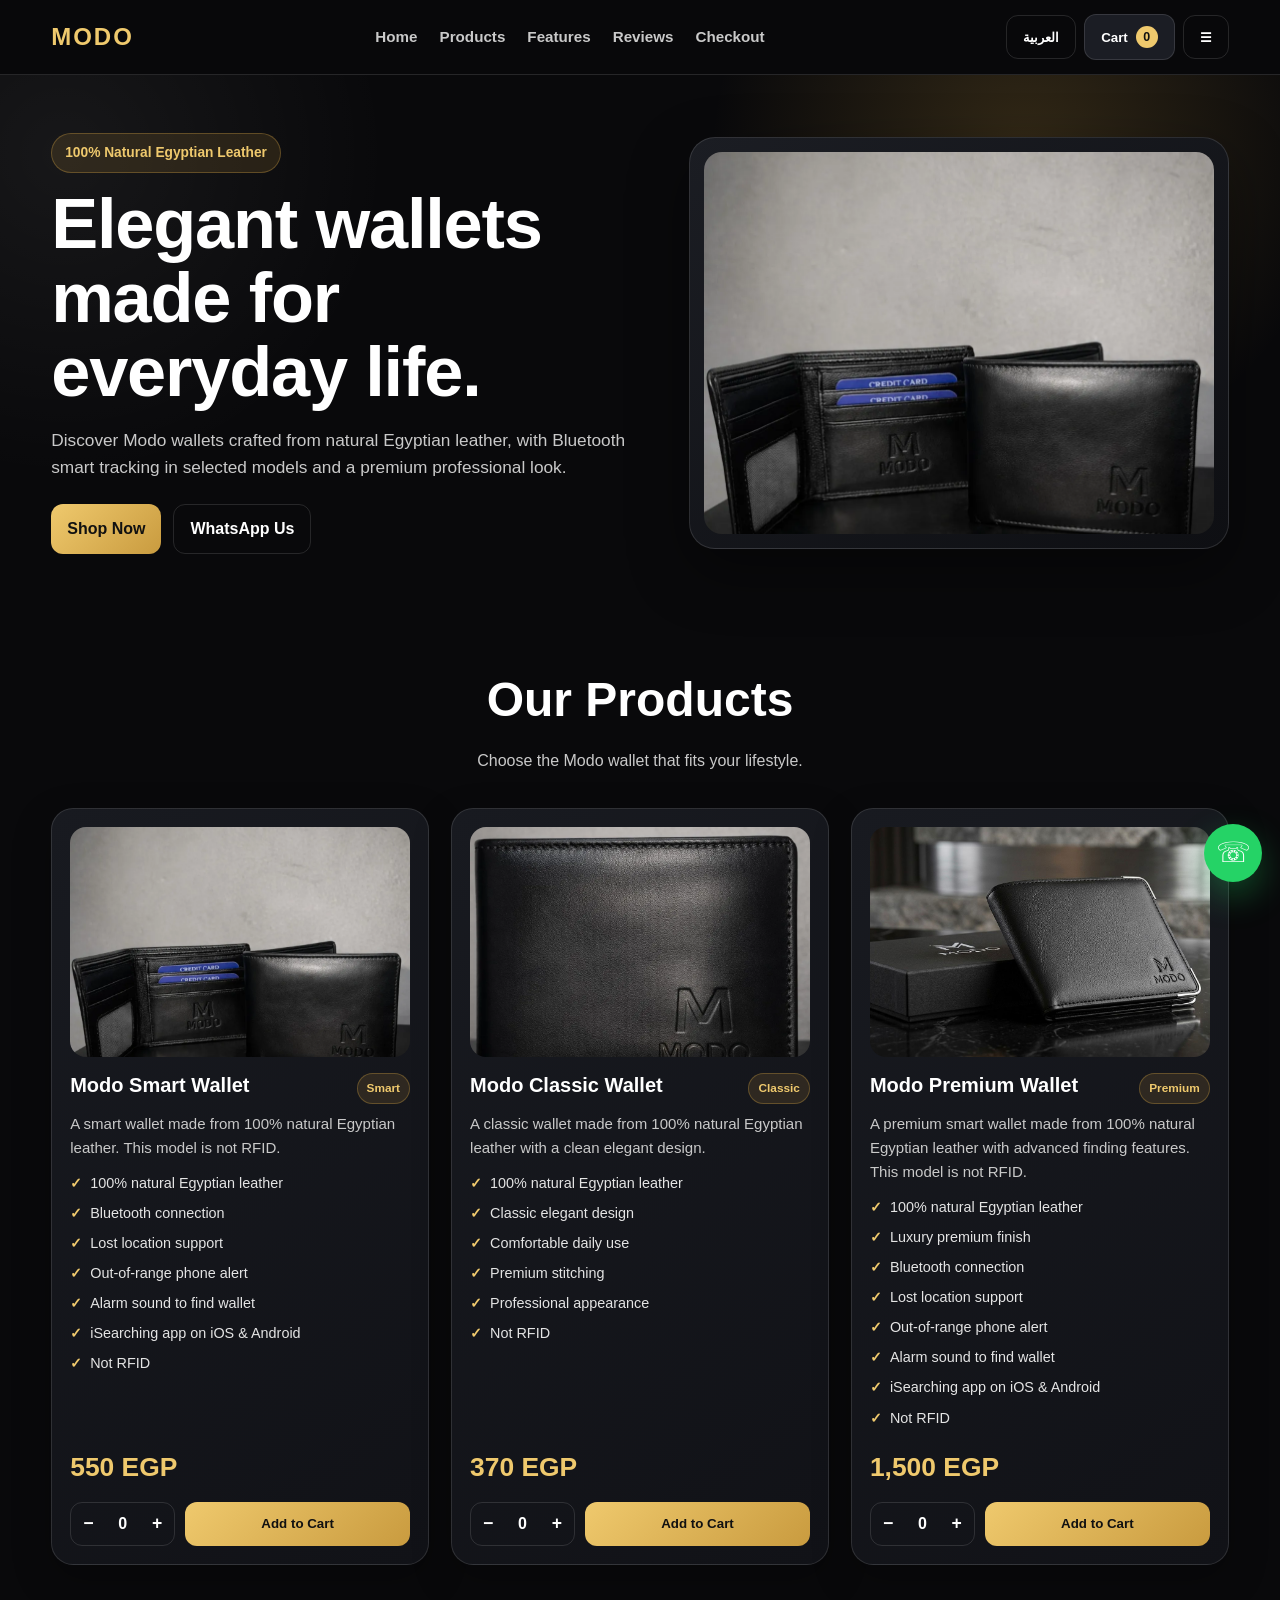
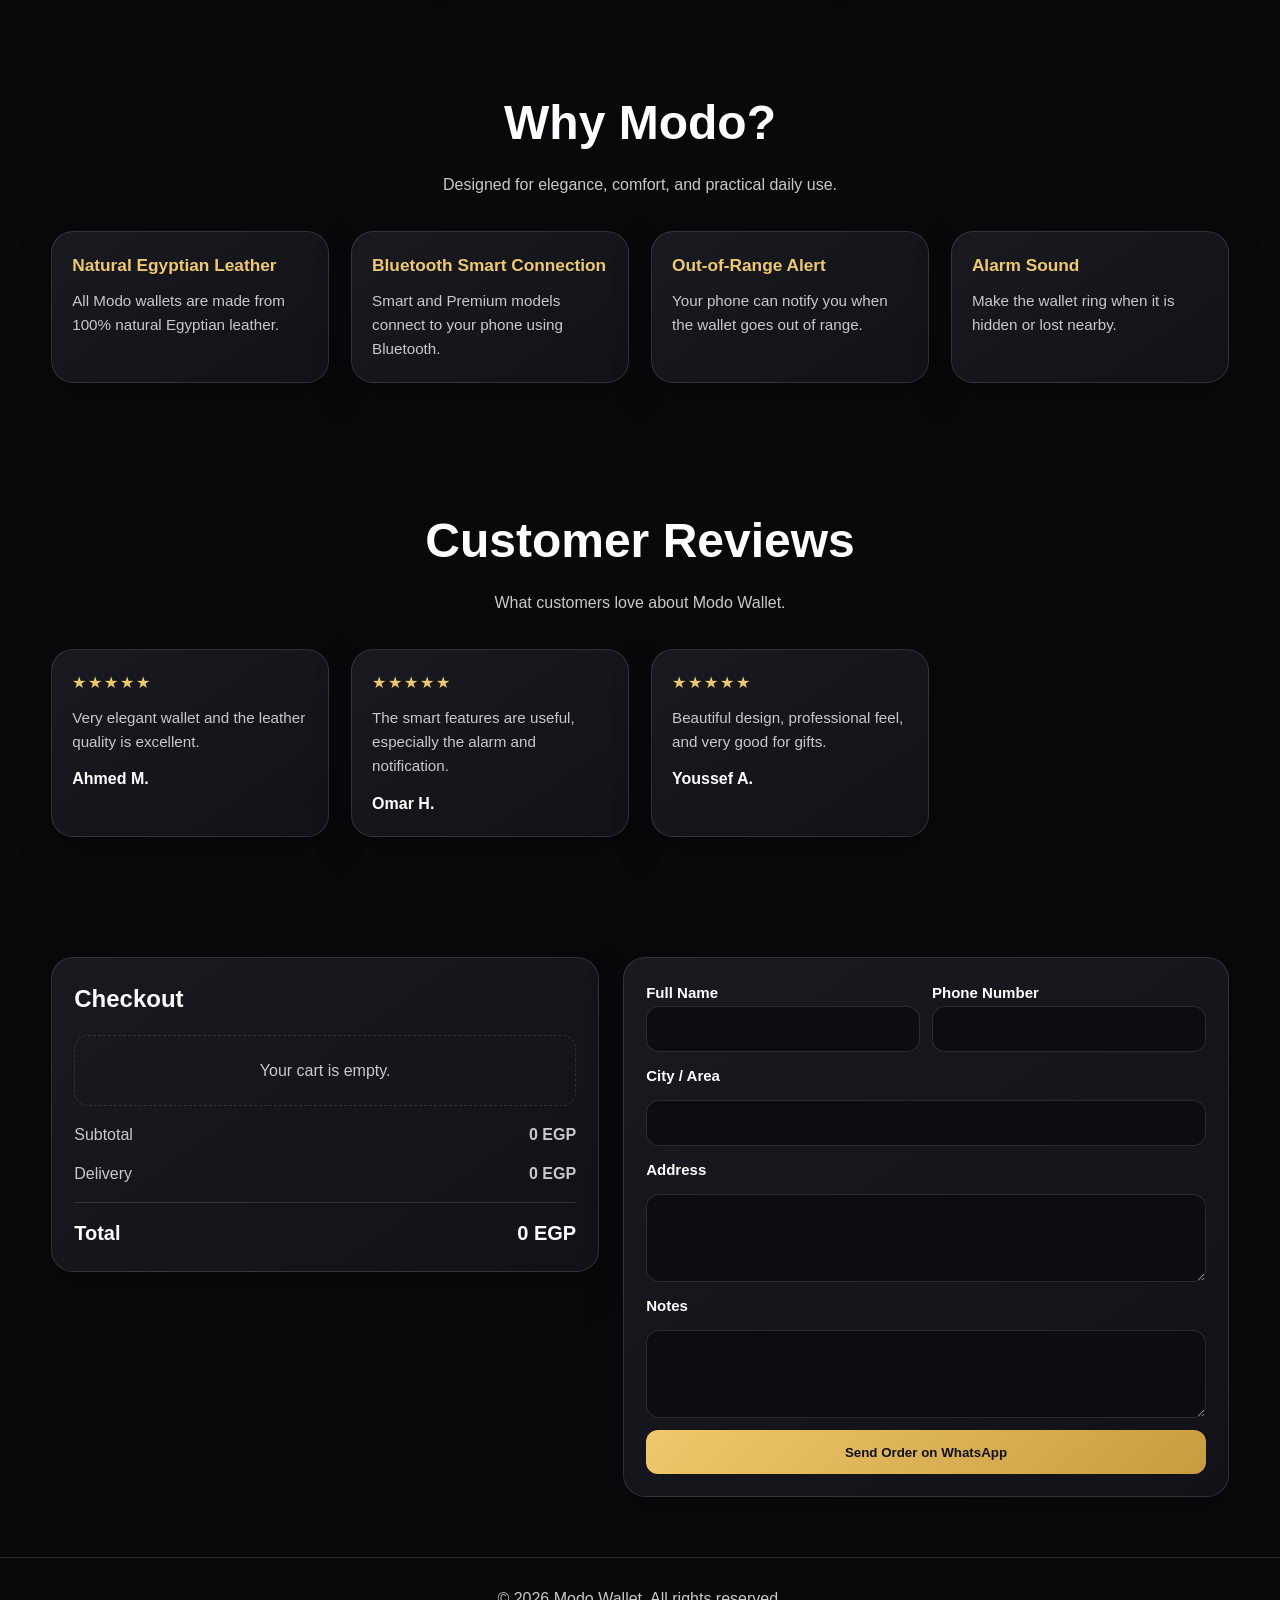
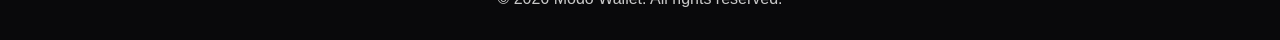
==== index.html @ 9392728a "Add files via upload" ====
﻿<!DOCTYPE html>
<html lang="en" dir="ltr">
<head>
  <meta charset="UTF-8" />
  <meta name="viewport" content="width=device-width, initial-scale=1.0" />
  <title>Modo Wallet | Smart, Classic & Premium</title>

  <style>
    * {
      margin: 0;
      padding: 0;
      box-sizing: border-box;
    }

    :root {
      --black: #09090b;
      --dark: #121317;
      --card: #181a20;
      --gold: #c99b3f;
      --gold-light: #efc96d;
      --white: #ffffff;
      --muted: #c9c9c9;
      --border: rgba(255, 255, 255, 0.12);
      --green: #25d366;
    }

    html {
      scroll-behavior: smooth;
    }

    body {
      font-family: Arial, Helvetica, sans-serif;
      background: var(--black);
      color: var(--white);
      line-height: 1.6;
      overflow-x: hidden;
    }

    html[dir="rtl"] body {
      font-family: Tahoma, Arial, sans-serif;
    }

    img {
      max-width: 100%;
      display: block;
    }

    a {
      color: inherit;
      text-decoration: none;
    }

    .container {
      width: min(1180px, 92%);
      margin: auto;
    }

    .header {
      position: sticky;
      top: 0;
      z-index: 1000;
      background: rgba(9, 9, 11, 0.92);
      backdrop-filter: blur(14px);
      border-bottom: 1px solid var(--border);
    }

    .nav {
      display: flex;
      align-items: center;
      justify-content: space-between;
      gap: 14px;
      padding: 14px 0;
    }

    .logo {
      font-size: 1.5rem;
      font-weight: 900;
      letter-spacing: 2px;
      color: var(--gold-light);
      white-space: nowrap;
    }

    .menu {
      display: flex;
      align-items: center;
      gap: 22px;
      color: var(--muted);
      font-weight: 700;
      font-size: 0.95rem;
    }

    .menu a:hover {
      color: var(--gold-light);
    }

    .nav-actions {
      display: flex;
      align-items: center;
      gap: 8px;
    }

    .mobile-menu-btn {
      display: none;
    }

    .btn {
      border: 0;
      outline: 0;
      cursor: pointer;
      min-height: 44px;
      padding: 11px 16px;
      border-radius: 12px;
      font-weight: 800;
      transition: 0.25s ease;
      display: inline-flex;
      justify-content: center;
      align-items: center;
      gap: 8px;
    }

    .btn:active {
      transform: scale(0.98);
    }

    .btn-gold {
      background: linear-gradient(135deg, var(--gold-light), var(--gold));
      color: #111;
    }

    .btn-outline {
      background: transparent;
      border: 1px solid var(--border);
      color: var(--white);
    }

    .cart-btn {
      background: #1b1d24;
      color: white;
      border: 1px solid var(--border);
    }

    .cart-count {
      background: var(--gold-light);
      color: #111;
      min-width: 22px;
      height: 22px;
      border-radius: 50px;
      display: inline-flex;
      align-items: center;
      justify-content: center;
      font-size: 0.78rem;
      font-weight: 900;
    }

    .hero {
      padding: 58px 0 48px;
      background:
        radial-gradient(circle at 80% 15%, rgba(201, 155, 63, 0.22), transparent 28%),
        radial-gradient(circle at 5% 15%, rgba(255,255,255,0.06), transparent 25%);
    }

    .hero-grid {
      display: grid;
      grid-template-columns: 1.05fr 0.95fr;
      align-items: center;
      gap: 42px;
    }

    .badge {
      display: inline-flex;
      background: rgba(201,155,63,0.14);
      color: var(--gold-light);
      border: 1px solid rgba(201,155,63,0.35);
      border-radius: 50px;
      padding: 8px 13px;
      font-size: 0.86rem;
      font-weight: 900;
      margin-bottom: 14px;
    }

    .hero h1 {
      font-size: clamp(2.25rem, 5.5vw, 4.6rem);
      line-height: 1.05;
      margin-bottom: 18px;
      letter-spacing: -1.2px;
    }

    html[dir="rtl"] .hero h1 {
      letter-spacing: 0;
      line-height: 1.15;
    }

    .hero p {
      font-size: 1.08rem;
      color: var(--muted);
      max-width: 650px;
      margin-bottom: 22px;
    }

    .hero-actions {
      display: flex;
      gap: 12px;
      flex-wrap: wrap;
    }

    .hero-image {
      background: linear-gradient(145deg, #1b1d23, #0e0f13);
      border: 1px solid var(--border);
      border-radius: 26px;
      padding: 14px;
      box-shadow: 0 22px 60px rgba(0,0,0,0.4);
    }

    .hero-image img {
      width: 100%;
      aspect-ratio: 4 / 3;
      object-fit: cover;
      border-radius: 18px;
    }

    section {
      padding: 60px 0;
    }

    .section-title {
      text-align: center;
      max-width: 760px;
      margin: 0 auto 34px;
    }

    .section-title h2 {
      font-size: clamp(1.9rem, 4vw, 3rem);
      margin-bottom: 10px;
    }

    .section-title p {
      color: var(--muted);
      font-size: 1rem;
    }

    .products-grid,
    .features-grid,
    .reviews-grid {
      display: grid;
      gap: 22px;
    }

    .products-grid {
      grid-template-columns: repeat(3, 1fr);
    }

    .features-grid,
    .reviews-grid {
      grid-template-columns: repeat(4, 1fr);
    }

    .card,
    .product-card,
    .checkout-card {
      background: linear-gradient(145deg, #181a20, #111217);
      border: 1px solid var(--border);
      border-radius: 22px;
      box-shadow: 0 14px 38px rgba(0,0,0,0.25);
    }

    .product-card {
      padding: 18px;
      display: flex;
      flex-direction: column;
    }

    .product-card img {
      width: 100%;
      height: 230px;
      object-fit: cover;
      border-radius: 16px;
      margin-bottom: 16px;
      background: #0e0f13;
    }

    .product-head {
      display: flex;
      justify-content: space-between;
      gap: 10px;
      margin-bottom: 8px;
    }

    .product-head h3 {
      font-size: 1.25rem;
      line-height: 1.25;
    }

    .product-badge {
      height: fit-content;
      white-space: nowrap;
      background: rgba(201,155,63,0.14);
      color: var(--gold-light);
      border: 1px solid rgba(201,155,63,0.35);
      border-radius: 50px;
      padding: 5px 9px;
      font-size: 0.74rem;
      font-weight: 900;
    }

    .product-desc {
      color: var(--muted);
      font-size: 0.94rem;
      margin-bottom: 12px;
    }

    .feature-list {
      list-style: none;
      display: grid;
      gap: 7px;
      margin-bottom: 16px;
      color: #e4e4e4;
      font-size: 0.9rem;
    }

    .feature-list li::before {
      content: "✓";
      color: var(--gold-light);
      font-weight: 900;
      margin-inline-end: 8px;
    }

    .price {
      color: var(--gold-light);
      font-size: 1.65rem;
      font-weight: 900;
      margin-top: auto;
      margin-bottom: 14px;
    }

    .product-actions {
      display: grid;
      grid-template-columns: 105px 1fr;
      gap: 10px;
    }

    .qty-box {
      border: 1px solid var(--border);
      border-radius: 12px;
      display: grid;
      grid-template-columns: 1fr 1fr 1fr;
      overflow: hidden;
      min-height: 44px;
    }

    .qty-box button {
      background: transparent;
      color: white;
      border: 0;
      font-size: 1.1rem;
      font-weight: 900;
      cursor: pointer;
    }

    .qty-box span {
      display: grid;
      place-items: center;
      font-weight: 900;
    }

    .card {
      padding: 20px;
    }

    .card h3 {
      margin-bottom: 9px;
      color: var(--gold-light);
      font-size: 1.08rem;
    }

    .card p {
      color: var(--muted);
      font-size: 0.95rem;
    }

    .stars {
      color: var(--gold-light);
      letter-spacing: 2px;
      margin-bottom: 10px;
    }

    .review-name {
      margin-top: 12px;
      font-weight: 900;
    }

    .checkout-grid {
      display: grid;
      grid-template-columns: 0.95fr 1.05fr;
      gap: 24px;
      align-items: start;
    }

    .checkout-card {
      padding: 22px;
    }

    .checkout-card h2 {
      margin-bottom: 16px;
    }

    .cart-item {
      display: flex;
      justify-content: space-between;
      gap: 12px;
      padding: 12px 0;
      border-bottom: 1px solid var(--border);
    }

    .cart-item small {
      color: var(--muted);
    }

    .empty-cart {
      color: var(--muted);
      border: 1px dashed var(--border);
      border-radius: 14px;
      padding: 22px;
      text-align: center;
      margin-bottom: 16px;
    }

    .summary-row {
      display: flex;
      justify-content: space-between;
      gap: 14px;
      margin-top: 13px;
      color: var(--muted);
    }

    .summary-row.total {
      color: white;
      font-size: 1.25rem;
      font-weight: 900;
      border-top: 1px solid var(--border);
      padding-top: 14px;
      margin-top: 16px;
    }

    form {
      display: grid;
      gap: 12px;
    }

    label {
      font-weight: 800;
      font-size: 0.94rem;
    }

    input,
    textarea,
    select {
      width: 100%;
      background: #0c0d11;
      color: white;
      border: 1px solid var(--border);
      border-radius: 13px;
      padding: 13px 14px;
      font-size: 16px;
      outline: none;
    }

    input:focus,
    textarea:focus,
    select:focus {
      border-color: rgba(239,201,109,0.65);
      box-shadow: 0 0 0 4px rgba(239,201,109,0.1);
    }

    textarea {
      min-height: 88px;
      resize: vertical;
    }

    .form-row {
      display: grid;
      grid-template-columns: 1fr 1fr;
      gap: 12px;
    }

    .floating-whatsapp {
      position: fixed;
      right: 18px;
      bottom: 18px;
      z-index: 999;
      width: 58px;
      height: 58px;
      border-radius: 50%;
      background: var(--green);
      color: white;
      display: grid;
      place-items: center;
      font-size: 1.75rem;
      box-shadow: 0 14px 35px rgba(37,211,102,0.32);
    }

    html[dir="rtl"] .floating-whatsapp {
      right: auto;
      left: 18px;
    }

    .footer {
      border-top: 1px solid var(--border);
      padding: 28px 0;
      text-align: center;
      color: var(--muted);
    }

    @media (max-width: 980px) {
      .hero-grid,
      .checkout-grid {
        grid-template-columns: 1fr;
      }

      .products-grid {
        grid-template-columns: repeat(2, 1fr);
      }

      .features-grid,
      .reviews-grid {
        grid-template-columns: repeat(2, 1fr);
      }
    }

    @media (max-width: 760px) {
      .nav {
        flex-wrap: wrap;
      }

      .mobile-menu-btn {
        display: inline-flex;
        width: 44px;
        padding: 0;
      }

      .menu {
        display: none;
        width: 100%;
        order: 4;
        flex-direction: column;
        align-items: stretch;
        gap: 8px;
        padding: 10px 0 4px;
      }

      .menu.open {
        display: flex;
      }

      .menu a {
        background: rgba(255,255,255,0.05);
        border: 1px solid var(--border);
        border-radius: 12px;
        padding: 12px;
      }

      .nav-actions {
        margin-inline-start: auto;
      }

      .hero {
        padding: 38px 0 40px;
      }

      .hero h1 {
        font-size: 2.35rem;
      }

      .hero p {
        font-size: 1rem;
      }

      .hero-actions,
      .product-actions {
        grid-template-columns: 1fr;
      }

      .hero-actions .btn {
        width: 100%;
      }

      .products-grid,
      .features-grid,
      .reviews-grid {
        grid-template-columns: 1fr;
      }

      .product-card img {
        height: auto;
        aspect-ratio: 1 / 1;
      }

      .form-row {
        grid-template-columns: 1fr;
      }

      section {
        padding: 46px 0;
      }

      .section-title {
        margin-bottom: 26px;
      }

      .checkout-card {
        padding: 18px;
      }
    }

    @media (max-width: 430px) {
      .container {
        width: 94%;
      }

      .logo {
        font-size: 1.28rem;
      }

      .btn {
        padding: 10px 12px;
        font-size: 0.9rem;
      }

      .nav-actions {
        gap: 6px;
      }

      .hero h1 {
        font-size: 2rem;
      }

      .product-card,
      .card,
      .checkout-card {
        border-radius: 18px;
      }

      .floating-whatsapp {
        width: 52px;
        height: 52px;
        font-size: 1.55rem;
      }
    }
  </style>
</head>
<body>
  <header class="header">
    <div class="container nav">
      <a href="#home" class="logo">MODO</a>

      <nav class="menu" id="menu">
        <a href="#home" data-i18n="navHome">Home</a>
        <a href="#products" data-i18n="navProducts">Products</a>
        <a href="#features" data-i18n="navFeatures">Features</a>
        <a href="#reviews" data-i18n="navReviews">Reviews</a>
        <a href="#checkout" data-i18n="navCheckout">Checkout</a>
      </nav>

      <div class="nav-actions">
        <button class="btn btn-outline" id="langToggle">العربية</button>
        <button class="btn cart-btn" onclick="scrollToCheckout()">
          <span data-i18n="cart">Cart</span>
          <span class="cart-count" id="cartCount">0</span>
        </button>
        <button class="btn btn-outline mobile-menu-btn" id="mobileMenuBtn">☰</button>
      </div>
    </div>
  </header>

  <main>
    <section class="hero" id="home">
      <div class="container hero-grid">
        <div>
          <span class="badge" data-i18n="heroBadge">100% Natural Egyptian Leather</span>
          <h1 data-i18n="heroTitle">Elegant wallets made for everyday life.</h1>
          <p data-i18n="heroText">Discover Modo wallets crafted from natural Egyptian leather, with Bluetooth smart tracking in selected models and a premium professional look.</p>
          <div class="hero-actions">
            <a href="#products" class="btn btn-gold" data-i18n="shopNow">Shop Now</a>
            <a href="https://wa.me/201220597999" target="_blank" class="btn btn-outline" data-i18n="whatsappUs">WhatsApp Us</a>
          </div>
        </div>

        <div class="hero-image">
          <img src="smart-wallet.jpg" alt="Modo Smart Wallet" />
        </div>
      </div>
    </section>

    <section id="products">
      <div class="container">
        <div class="section-title">
          <h2 data-i18n="productsTitle">Our Products</h2>
          <p data-i18n="productsText">Choose the Modo wallet that fits your lifestyle.</p>
        </div>
        <div class="products-grid" id="productsGrid"></div>
      </div>
    </section>

    <section id="features">
      <div class="container">
        <div class="section-title">
          <h2 data-i18n="featuresTitle">Why Modo?</h2>
          <p data-i18n="featuresText">Designed for elegance, comfort, and practical daily use.</p>
        </div>

        <div class="features-grid">
          <div class="card">
            <h3 data-i18n="feature1Title">Natural Egyptian Leather</h3>
            <p data-i18n="feature1Text">All Modo wallets are made from 100% natural Egyptian leather.</p>
          </div>
          <div class="card">
            <h3 data-i18n="feature2Title">Bluetooth Smart Connection</h3>
            <p data-i18n="feature2Text">Smart and Premium models connect to your phone using Bluetooth.</p>
          </div>
          <div class="card">
            <h3 data-i18n="feature3Title">Out-of-Range Alert</h3>
            <p data-i18n="feature3Text">Your phone can notify you when the wallet goes out of range.</p>
          </div>
          <div class="card">
            <h3 data-i18n="feature4Title">Alarm Sound</h3>
            <p data-i18n="feature4Text">Make the wallet ring when it is hidden or lost nearby.</p>
          </div>
        </div>
      </div>
    </section>

    <section id="reviews">
      <div class="container">
        <div class="section-title">
          <h2 data-i18n="reviewsTitle">Customer Reviews</h2>
          <p data-i18n="reviewsText">What customers love about Modo Wallet.</p>
        </div>

        <div class="reviews-grid">
          <div class="card">
            <div class="stars">★★★★★</div>
            <p data-i18n="review1Text">Very elegant wallet and the leather quality is excellent.</p>
            <div class="review-name" data-i18n="review1Name">Ahmed M.</div>
          </div>
          <div class="card">
            <div class="stars">★★★★★</div>
            <p data-i18n="review2Text">The smart features are useful, especially the alarm and notification.</p>
            <div class="review-name" data-i18n="review2Name">Omar H.</div>
          </div>
          <div class="card">
            <div class="stars">★★★★★</div>
            <p data-i18n="review3Text">Beautiful design, professional feel, and very good for gifts.</p>
            <div class="review-name" data-i18n="review3Name">Youssef A.</div>
          </div>
        </div>
      </div>
    </section>

    <section id="checkout">
      <div class="container checkout-grid">
        <div class="checkout-card">
          <h2 data-i18n="checkoutTitle">Checkout</h2>
          <div id="cartItems"></div>

          <div class="summary-row">
            <span data-i18n="subtotal">Subtotal</span>
            <strong id="subtotal">0 EGP</strong>
          </div>
          <div class="summary-row">
            <span data-i18n="delivery">Delivery</span>
            <strong id="delivery">100 EGP</strong>
          </div>
          <div class="summary-row total">
            <span data-i18n="total">Total</span>
            <strong id="total">0 EGP</strong>
          </div>
        </div>

        <div class="checkout-card">
          <form id="checkoutForm">
            <div class="form-row">
              <div>
                <label for="customerName" data-i18n="nameLabel">Full Name</label>
                <input type="text" id="customerName" required />
              </div>
              <div>
                <label for="customerPhone" data-i18n="phoneLabel">Phone Number</label>
                <input type="tel" id="customerPhone" required />
              </div>
            </div>

            <label for="customerCity" data-i18n="cityLabel">City / Area</label>
            <input type="text" id="customerCity" required />

            <label for="customerAddress" data-i18n="addressLabel">Address</label>
            <textarea id="customerAddress" required></textarea>

            <label for="customerNotes" data-i18n="notesLabel">Notes</label>
            <textarea id="customerNotes"></textarea>

            <button type="submit" class="btn btn-gold" data-i18n="sendOrder">Send Order on WhatsApp</button>
          </form>
        </div>
      </div>
    </section>
  </main>

  <footer class="footer">
    <div class="container">
      <p data-i18n="footerText">© 2026 Modo Wallet. All rights reserved.</p>
    </div>
  </footer>

  <a class="floating-whatsapp" href="https://wa.me/201220597999" target="_blank" aria-label="WhatsApp">☏</a>

  <script>
    const DELIVERY_FEE = 100;
    const WHATSAPP_NUMBER = "201220597999";

    let currentLang = "en";
    let cart = {};

    const products = [
      {
        id: "smart",
        price: 550,
        image: "smart-wallet.jpg",
        en: {
          name: "Modo Smart Wallet",
          badge: "Smart",
          desc: "A smart wallet made from 100% natural Egyptian leather. This model is not RFID.",
          features: [
            "100% natural Egyptian leather",
            "Bluetooth connection",
            "Lost location support",
            "Out-of-range phone alert",
            "Alarm sound to find wallet",
            "iSearching app on iOS & Android",
            "Not RFID"
          ]
        },
        ar: {
          name: "محفظة مودو الذكية",
          badge: "ذكية",
          desc: "محفظة ذكية مصنوعة من جلد مصري طبيعي 100%. هذا الموديل ليس RFID.",
          features: [
            "جلد مصري طبيعي 100%",
            "اتصال بلوتوث",
            "دعم آخر موقع للمحفظة",
            "تنبيه على الهاتف عند الخروج من النطاق",
            "صوت إنذار للعثور على المحفظة",
            "تطبيق iSearching على iOS و Android",
            "ليست RFID"
          ]
        }
      },
      {
        id: "classic",
        price: 370,
        image: "classic-wallet.jpg",
        en: {
          name: "Modo Classic Wallet",
          badge: "Classic",
          desc: "A classic wallet made from 100% natural Egyptian leather with a clean elegant design.",
          features: [
            "100% natural Egyptian leather",
            "Classic elegant design",
            "Comfortable daily use",
            "Premium stitching",
            "Professional appearance",
            "Not RFID"
          ]
        },
        ar: {
          name: "محفظة مودو الكلاسيك",
          badge: "كلاسيك",
          desc: "محفظة كلاسيكية مصنوعة من جلد مصري طبيعي 100% بتصميم أنيق وعملي.",
          features: [
            "جلد مصري طبيعي 100%",
            "تصميم كلاسيكي أنيق",
            "مناسبة للاستخدام اليومي",
            "خياطة عالية الجودة",
            "مظهر احترافي",
            "ليست RFID"
          ]
        }
      },
      {
        id: "premium",
        price: 1500,
        image: "premium-wallet.jpg",
        en: {
          name: "Modo Premium Wallet",
          badge: "Premium",
          desc: "A premium smart wallet made from 100% natural Egyptian leather with advanced finding features. This model is not RFID.",
          features: [
            "100% natural Egyptian leather",
            "Luxury premium finish",
            "Bluetooth connection",
            "Lost location support",
            "Out-of-range phone alert",
            "Alarm sound to find wallet",
            "iSearching app on iOS & Android",
            "Not RFID"
          ]
        },
        ar: {
          name: "محفظة مودو البريميوم",
          badge: "بريميوم",
          desc: "محفظة بريميوم ذكية مصنوعة من جلد مصري طبيعي 100% مع مميزات متقدمة للعثور عليها. هذا الموديل ليس RFID.",
          features: [
            "جلد مصري طبيعي 100%",
            "تشطيب فاخر",
            "اتصال بلوتوث",
            "دعم آخر موقع للمحفظة",
            "تنبيه على الهاتف عند الخروج من النطاق",
            "صوت إنذار للعثور على المحفظة",
            "تطبيق iSearching على iOS و Android",
            "ليست RFID"
          ]
        }
      }
    ];

    const translations = {
      en: {
        navHome: "Home",
        navProducts: "Products",
        navFeatures: "Features",
        navReviews: "Reviews",
        navCheckout: "Checkout",
        cart: "Cart",
        heroBadge: "100% Natural Egyptian Leather",
        heroTitle: "Elegant wallets made for everyday life.",
        heroText: "Discover Modo wallets crafted from natural Egyptian leather, with Bluetooth smart tracking in selected models and a premium professional look.",
        shopNow: "Shop Now",
        whatsappUs: "WhatsApp Us",
        productsTitle: "Our Products",
        productsText: "Choose the Modo wallet that fits your lifestyle.",
        featuresTitle: "Why Modo?",
        featuresText: "Designed for elegance, comfort, and practical daily use.",
        feature1Title: "Natural Egyptian Leather",
        feature1Text: "All Modo wallets are made from 100% natural Egyptian leather.",
        feature2Title: "Bluetooth Smart Connection",
        feature2Text: "Smart and Premium models connect to your phone using Bluetooth.",
        feature3Title: "Out-of-Range Alert",
        feature3Text: "Your phone can notify you when the wallet goes out of range.",
        feature4Title: "Alarm Sound",
        feature4Text: "Make the wallet ring when it is hidden or lost nearby.",
        reviewsTitle: "Customer Reviews",
        reviewsText: "What customers love about Modo Wallet.",
        review1Text: "Very elegant wallet and the leather quality is excellent.",
        review1Name: "Ahmed M.",
        review2Text: "The smart features are useful, especially the alarm and notification.",
        review2Name: "Omar H.",
        review3Text: "Beautiful design, professional feel, and very good for gifts.",
        review3Name: "Youssef A.",
        checkoutTitle: "Checkout",
        subtotal: "Subtotal",
        delivery: "Delivery",
        total: "Total",
        nameLabel: "Full Name",
        phoneLabel: "Phone Number",
        cityLabel: "City / Area",
        addressLabel: "Address",
        notesLabel: "Notes",
        sendOrder: "Send Order on WhatsApp",
        footerText: "© 2026 Modo Wallet. All rights reserved.",
        addToCart: "Add to Cart",
        emptyCart: "Your cart is empty.",
        alertEmptyCart: "Please add at least one product first."
      },
      ar: {
        navHome: "الرئيسية",
        navProducts: "المنتجات",
        navFeatures: "المميزات",
        navReviews: "التقييمات",
        navCheckout: "الدفع",
        cart: "السلة",
        heroBadge: "جلد مصري طبيعي 100%",
        heroTitle: "محافظ أنيقة مصممة للحياة اليومية.",
        heroText: "اكتشف محافظ مودو المصنوعة من جلد مصري طبيعي، مع تتبع ذكي بالبلوتوث في بعض الموديلات ولمسة احترافية فاخرة.",
        shopNow: "تسوق الآن",
        whatsappUs: "راسلنا واتساب",
        productsTitle: "منتجاتنا",
        productsText: "اختر محفظة مودو المناسبة لأسلوب حياتك.",
        featuresTitle: "لماذا مودو؟",
        featuresText: "مصممة للأناقة والراحة والاستخدام العملي اليومي.",
        feature1Title: "جلد مصري طبيعي",
        feature1Text: "جميع محافظ مودو مصنوعة من جلد مصري طبيعي 100%.",
        feature2Title: "اتصال ذكي بالبلوتوث",
        feature2Text: "موديلات Smart و Premium تتصل بالهاتف باستخدام البلوتوث.",
        feature3Title: "تنبيه الخروج من النطاق",
        feature3Text: "يمكن للهاتف تنبيهك عندما تخرج المحفظة من النطاق.",
        feature4Title: "صوت إنذار",
        feature4Text: "اجعل المحفظة تصدر صوتاً عند فقدانها أو اختفائها بالقرب منك.",
        reviewsTitle: "آراء العملاء",
        reviewsText: "ما يحبه العملاء في محفظة مودو.",
        review1Text: "محفظة أنيقة جداً وجودة الجلد ممتازة.",
        review1Name: "أحمد م.",
        review2Text: "المميزات الذكية مفيدة جداً خصوصاً الإنذار والتنبيه.",
        review2Name: "عمر ح.",
        review3Text: "تصميم جميل وإحساس احترافي ومناسبة جداً للهدايا.",
        review3Name: "يوسف أ.",
        checkoutTitle: "إتمام الطلب",
        subtotal: "إجمالي المنتجات",
        delivery: "التوصيل",
        total: "الإجمالي",
        nameLabel: "الاسم بالكامل",
        phoneLabel: "رقم الهاتف",
        cityLabel: "المدينة / المنطقة",
        addressLabel: "العنوان",
        notesLabel: "ملاحظات",
        sendOrder: "إرسال الطلب على واتساب",
        footerText: "© 2026 Modo Wallet. جميع الحقوق محفوظة.",
        addToCart: "أضف إلى السلة",
        emptyCart: "السلة فارغة.",
        alertEmptyCart: "من فضلك أضف منتجاً واحداً على الأقل أولاً."
      }
    };

    function t(key) {
      return translations[currentLang][key] || key;
    }

    function formatEGP(num) {
      return `${num.toLocaleString()} EGP`;
    }

    function renderTranslations() {
      document.documentElement.lang = currentLang;
      document.documentElement.dir = currentLang === "ar" ? "rtl" : "ltr";

      document.querySelectorAll("[data-i18n]").forEach(el => {
        const key = el.getAttribute("data-i18n");
        el.textContent = t(key);
      });

      document.getElementById("langToggle").textContent = currentLang === "en" ? "العربية" : "English";
    }

    function renderProducts() {
      const grid = document.getElementById("productsGrid");
      grid.innerHTML = "";

      products.forEach(product => {
        const p = product[currentLang];
        const qty = cart[product.id] || 0;

        const card = document.createElement("article");
        card.className = "product-card";
        card.innerHTML = `
          <img src="${product.image}" alt="${p.name}">
          <div class="product-head">
            <h3>${p.name}</h3>
            <span class="product-badge">${p.badge}</span>
          </div>
          <p class="product-desc">${p.desc}</p>
          <ul class="feature-list">
            ${p.features.map(feature => `<li>${feature}</li>`).join("")}
          </ul>
          <div class="price">${formatEGP(product.price)}</div>
          <div class="product-actions">
            <div class="qty-box">
              <button type="button" onclick="decreaseQty('${product.id}')">−</button>
              <span>${qty}</span>
              <button type="button" onclick="increaseQty('${product.id}')">+</button>
            </div>
            <button type="button" class="btn btn-gold" onclick="increaseQty('${product.id}')">${t("addToCart")}</button>
          </div>
        `;

        grid.appendChild(card);
      });
    }

    function increaseQty(id) {
      cart[id] = (cart[id] || 0) + 1;
      renderProducts();
      renderCart();
    }

    function decreaseQty(id) {
      if (!cart[id]) return;
      cart[id]--;
      if (cart[id] <= 0) delete cart[id];
      renderProducts();
      renderCart();
    }

    function renderCart() {
      const items = Object.keys(cart).filter(id => cart[id] > 0);
      const cartItems = document.getElementById("cartItems");
      const cartCount = document.getElementById("cartCount");

      if (items.length === 0) {
        cartItems.innerHTML = `<p class="empty-cart">${t("emptyCart")}</p>`;
        document.getElementById("subtotal").textContent = formatEGP(0);
        document.getElementById("delivery").textContent = formatEGP(0);
        document.getElementById("total").textContent = formatEGP(0);
        cartCount.textContent = 0;
        return;
      }

      let subtotal = 0;
      let count = 0;

      cartItems.innerHTML = items.map(id => {
        const product = products.find(p => p.id === id);
        const qty = cart[id];
        const lineTotal = product.price * qty;
        subtotal += lineTotal;
        count += qty;

        return `
          <div class="cart-item">
            <div>
              <strong>${product[currentLang].name}</strong><br>
              <small>${qty} × ${formatEGP(product.price)}</small>
            </div>
            <strong>${formatEGP(lineTotal)}</strong>
          </div>
        `;
      }).join("");

      const total = subtotal + DELIVERY_FEE;
      document.getElementById("subtotal").textContent = formatEGP(subtotal);
      document.getElementById("delivery").textContent = formatEGP(DELIVERY_FEE);
      document.getElementById("total").textContent = formatEGP(total);
      cartCount.textContent = count;
    }

    function scrollToCheckout() {
      document.getElementById("checkout").scrollIntoView({ behavior: "smooth" });
    }

    document.getElementById("langToggle").addEventListener("click", () => {
      currentLang = currentLang === "en" ? "ar" : "en";
      renderTranslations();
      renderProducts();
      renderCart();
    });

    document.getElementById("mobileMenuBtn").addEventListener("click", () => {
      document.getElementById("menu").classList.toggle("open");
    });

    document.querySelectorAll(".menu a").forEach(link => {
      link.addEventListener("click", () => {
        document.getElementById("menu").classList.remove("open");
      });
    });

    document.getElementById("checkoutForm").addEventListener("submit", function(e) {
      e.preventDefault();

      const items = Object.keys(cart).filter(id => cart[id] > 0);
      if (items.length === 0) {
        alert(t("alertEmptyCart"));
        return;
      }

      const name = document.getElementById("customerName").value.trim();
      const phone = document.getElementById("customerPhone").value.trim();
      const city = document.getElementById("customerCity").value.trim();
      const address = document.getElementById("customerAddress").value.trim();
      const notes = document.getElementById("customerNotes").value.trim() || "-";

      let subtotal = 0;
      let orderLines = "";

      items.forEach(id => {
        const product = products.find(p => p.id === id);
        const qty = cart[id];
        const lineTotal = product.price * qty;
        subtotal += lineTotal;
        orderLines += `- ${product[currentLang].name} | Qty: ${qty} | Unit: ${product.price} EGP | Total: ${lineTotal} EGP%0A`;
      });

      const total = subtotal + DELIVERY_FEE;

      const message =
        `🛍️ New Order - Modo Wallet%0A%0A` +
        `👤 Name: ${name}%0A` +
        `📞 Phone: ${phone}%0A` +
        `📍 City/Area: ${city}%0A` +
        `🏠 Address: ${address}%0A` +
        `📝 Notes: ${notes}%0A%0A` +
        `📦 Order Details:%0A${orderLines}%0A` +
        `Subtotal: ${subtotal} EGP%0A` +
        `Delivery: ${DELIVERY_FEE} EGP%0A` +
        `Total: ${total} EGP`;

      window.open(`https://wa.me/${WHATSAPP_NUMBER}?text=${message}`, "_blank");
    });

    renderTranslations();
    renderProducts();
    renderCart();
  </script>
</body>
</html>
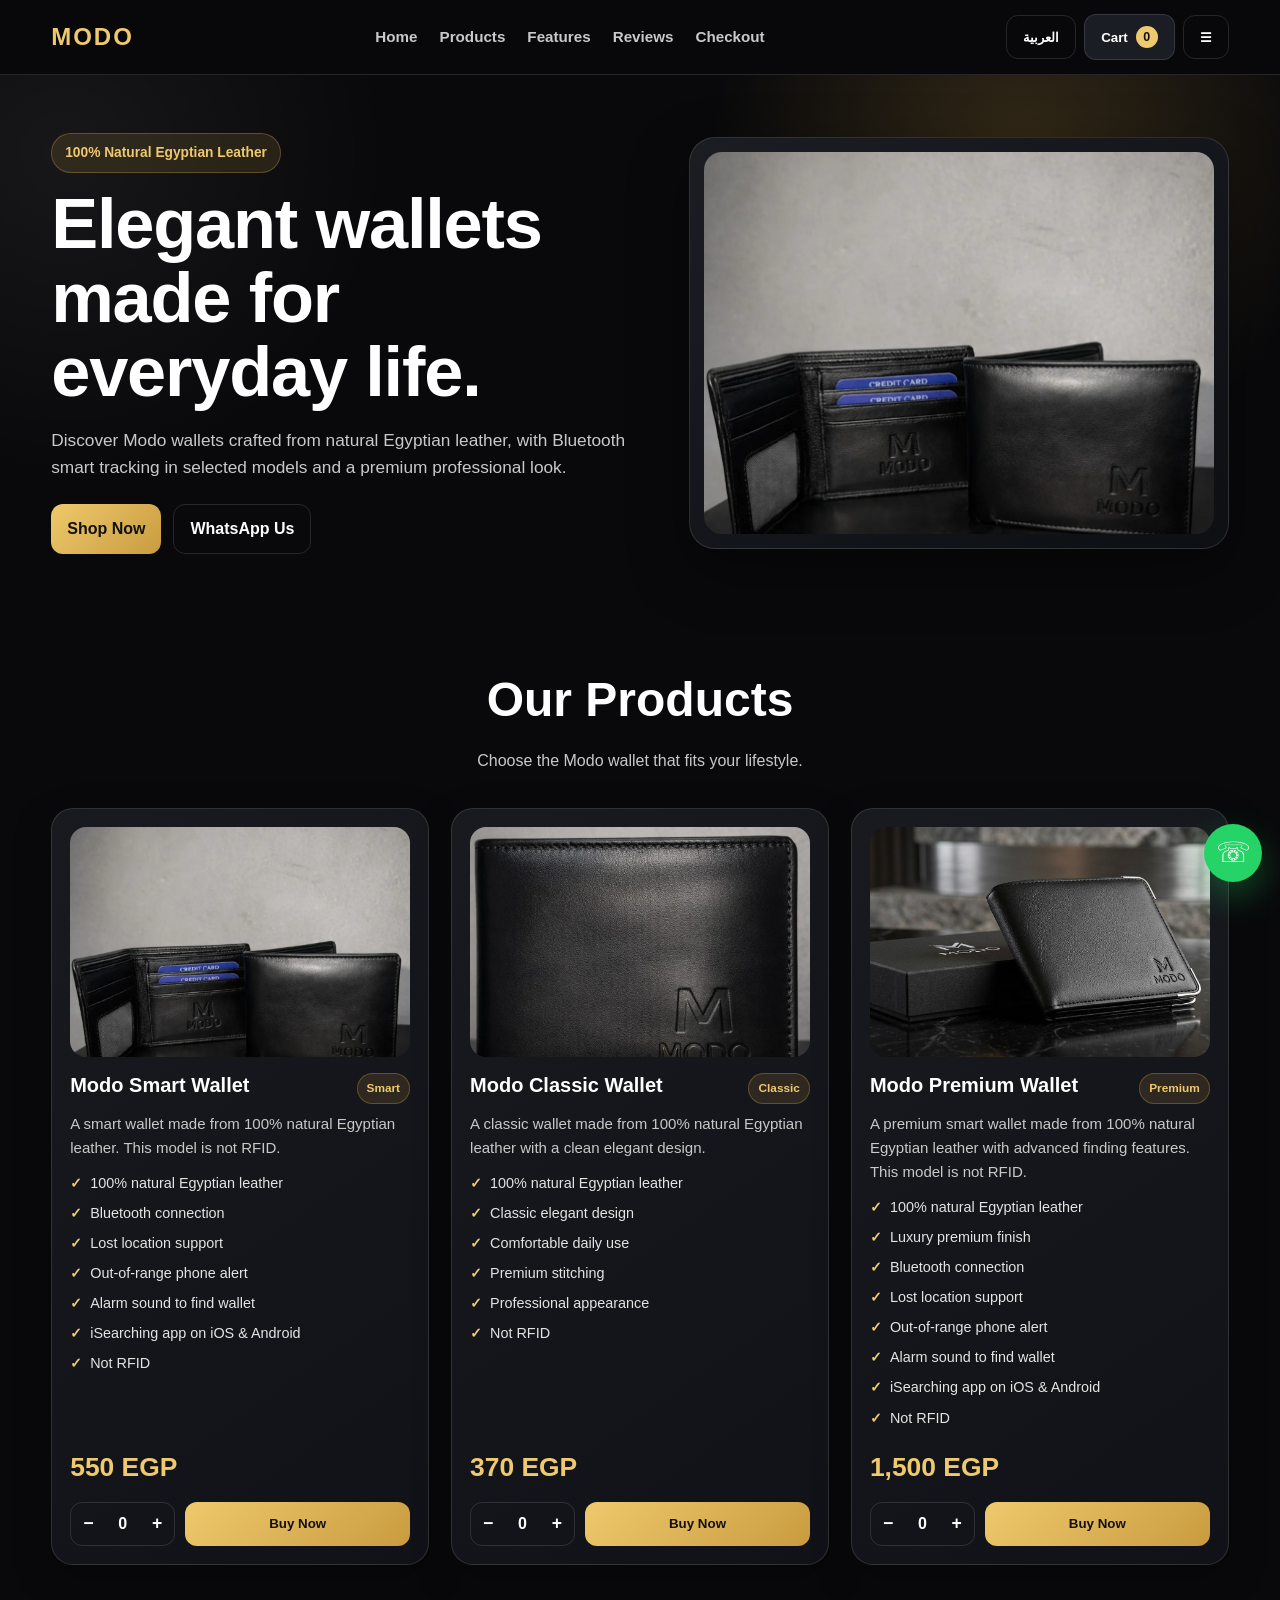
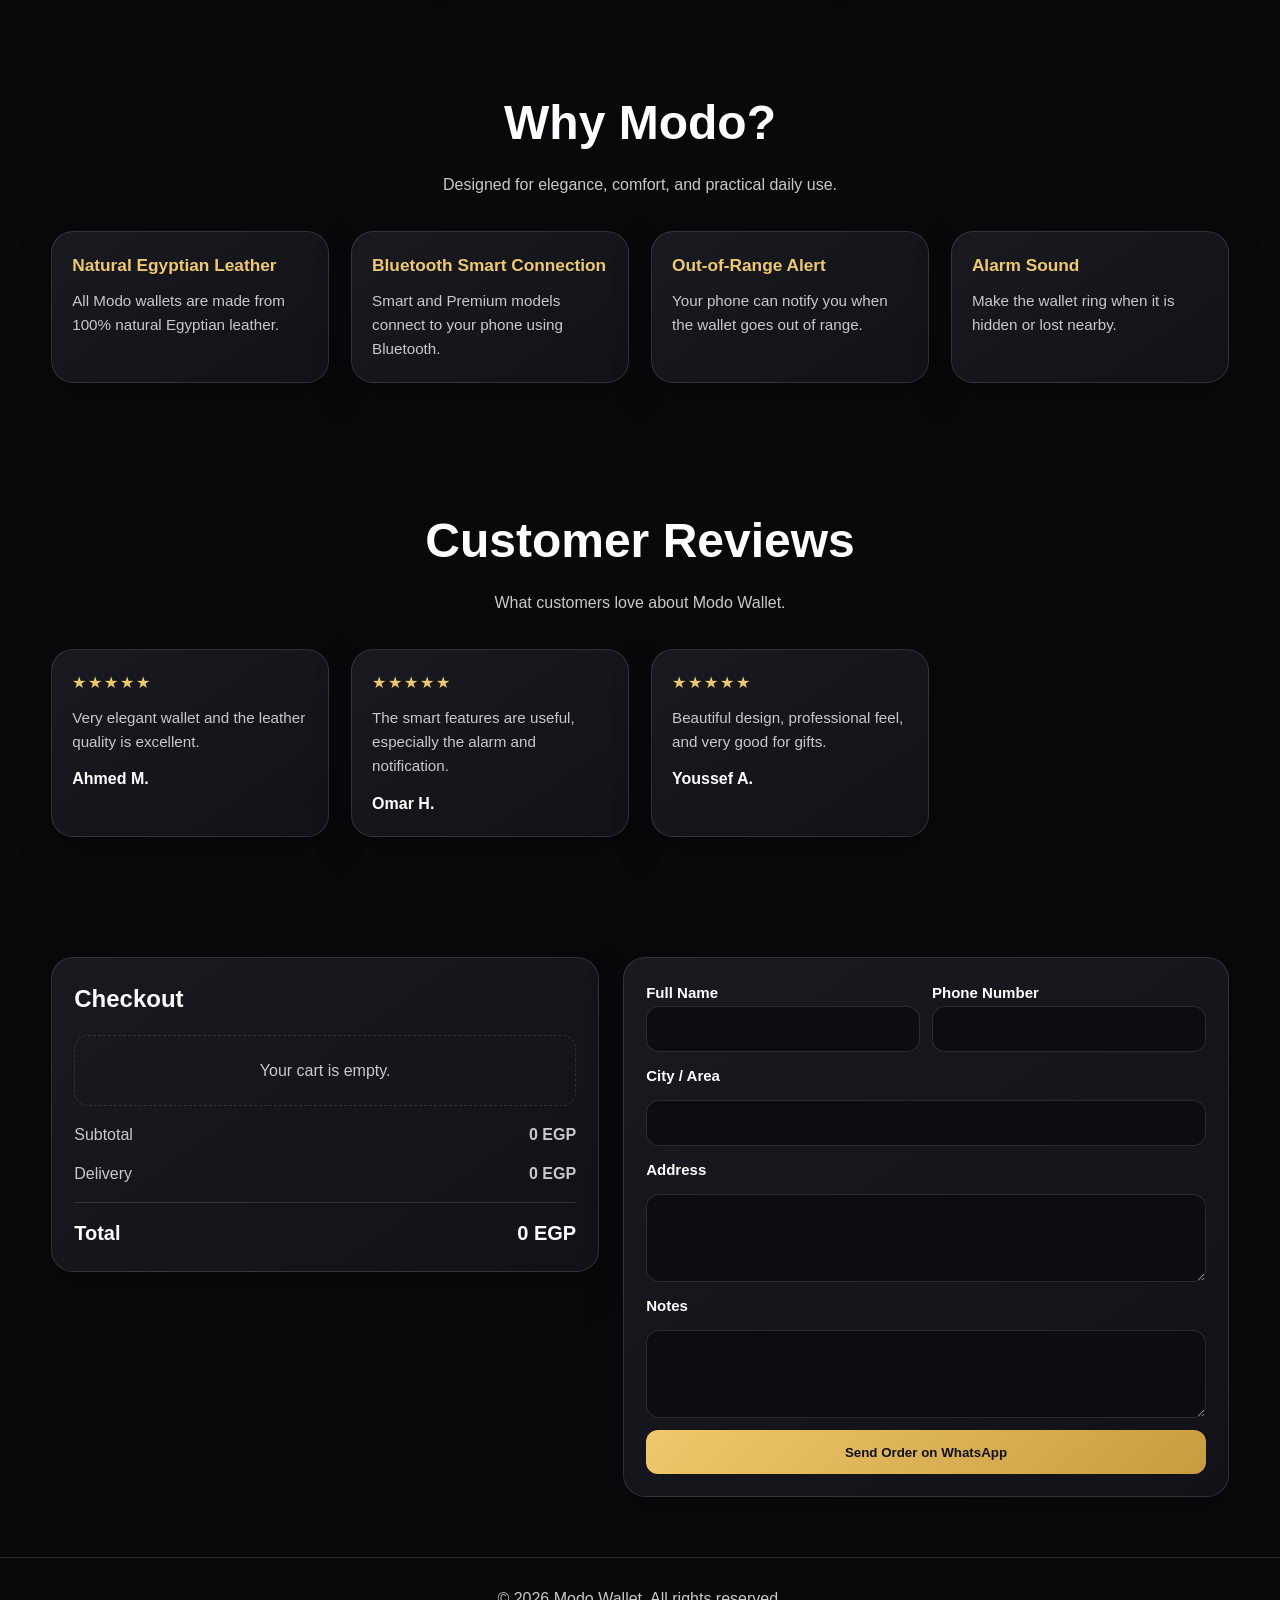
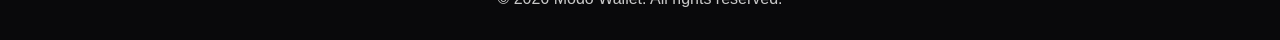
==== commit 585276ea: "Update print statement from 'Hello' to 'Goodbye'" ====
--- a/index.html
+++ b/index.html
@@ -1,4 +1,4 @@
-﻿<!DOCTYPE html>
+<!DOCTYPE html>
 <html lang="en" dir="ltr">
 <head>
   <meta charset="UTF-8" />
@@ -150,6 +150,78 @@
       justify-content: center;
       font-size: 0.78rem;
       font-weight: 900;
+      transition: 0.25s ease;
+    }
+
+    .cart-btn.cart-pop {
+      animation: cartShake 0.55s ease;
+      border-color: rgba(239,201,109,0.8);
+      box-shadow: 0 0 0 5px rgba(239,201,109,0.12);
+    }
+
+    .cart-count.count-pop {
+      animation: countPop 0.45s ease;
+    }
+
+    @keyframes cartShake {
+      0%, 100% { transform: translateX(0); }
+      20% { transform: translateX(-4px); }
+      40% { transform: translateX(4px); }
+      60% { transform: translateX(-3px); }
+      80% { transform: translateX(3px); }
+    }
+
+    @keyframes countPop {
+      0% { transform: scale(1); }
+      45% { transform: scale(1.55); }
+      100% { transform: scale(1); }
+    }
+
+    .add-toast {
+      position: fixed;
+      left: 50%;
+      bottom: 88px;
+      transform: translateX(-50%) translateY(16px);
+      z-index: 2500;
+      background: rgba(20, 22, 27, 0.96);
+      color: white;
+      border: 1px solid rgba(239,201,109,0.42);
+      border-radius: 999px;
+      padding: 12px 18px;
+      font-weight: 900;
+      box-shadow: 0 16px 38px rgba(0,0,0,0.38);
+      opacity: 0;
+      pointer-events: none;
+      transition: 0.28s ease;
+      text-align: center;
+      max-width: 92%;
+    }
+
+    .add-toast.show {
+      opacity: 1;
+      transform: translateX(-50%) translateY(0);
+    }
+
+    .fly-dot {
+      position: fixed;
+      width: 18px;
+      height: 18px;
+      border-radius: 50%;
+      background: var(--gold-light);
+      z-index: 3000;
+      pointer-events: none;
+      box-shadow: 0 0 22px rgba(239,201,109,0.75);
+      transition: transform 0.75s cubic-bezier(.2,.85,.25,1), opacity 0.75s ease;
+    }
+
+    .product-card.added {
+      animation: cardAdded 0.55s ease;
+    }
+
+    @keyframes cardAdded {
+      0% { transform: scale(1); }
+      45% { transform: scale(1.025); border-color: rgba(239,201,109,0.85); }
+      100% { transform: scale(1); }
     }
 
     .hero {
@@ -815,6 +887,7 @@
   <script>
     const DELIVERY_FEE = 100;
     const WHATSAPP_NUMBER = "201220597999";
+    let lastClickedButton = null;
 
     let currentLang = "en";
     let cart = {};
@@ -965,7 +1038,8 @@
         notesLabel: "Notes",
         sendOrder: "Send Order on WhatsApp",
         footerText: "© 2026 Modo Wallet. All rights reserved.",
-        addToCart: "Add to Cart",
+        addToCart: "Buy Now",
+        addedToCart: "Added to cart — complete checkout below",
         emptyCart: "Your cart is empty.",
         alertEmptyCart: "Please add at least one product first."
       },
@@ -1012,7 +1086,8 @@
         notesLabel: "ملاحظات",
         sendOrder: "إرسال الطلب على واتساب",
         footerText: "© 2026 Modo Wallet. جميع الحقوق محفوظة.",
-        addToCart: "أضف إلى السلة",
+        addToCart: "اشتري الآن",
+        addedToCart: "تمت الإضافة للسلة — أكمل الطلب بالأسفل",
         emptyCart: "السلة فارغة.",
         alertEmptyCart: "من فضلك أضف منتجاً واحداً على الأقل أولاً."
       }
@@ -1065,7 +1140,7 @@
               <span>${qty}</span>
               <button type="button" onclick="increaseQty('${product.id}')">+</button>
             </div>
-            <button type="button" class="btn btn-gold" onclick="increaseQty('${product.id}')">${t("addToCart")}</button>
+            <button type="button" class="btn btn-gold" onclick="increaseQty('${product.id}', this)">${t("addToCart")}</button>
           </div>
         `;
 
@@ -1073,10 +1148,12 @@
       });
     }
 
-    function increaseQty(id) {
+    function increaseQty(id, button = null) {
+      lastClickedButton = button;
       cart[id] = (cart[id] || 0) + 1;
       renderProducts();
       renderCart();
+      playAddToCartAnimation(id, button);
     }
 
     function decreaseQty(id) {
@@ -1131,6 +1208,68 @@
 
     function scrollToCheckout() {
       document.getElementById("checkout").scrollIntoView({ behavior: "smooth" });
+    }
+
+    function showAddToast() {
+      let toast = document.getElementById("addToast");
+      if (!toast) {
+        toast = document.createElement("div");
+        toast.id = "addToast";
+        toast.className = "add-toast";
+        document.body.appendChild(toast);
+      }
+
+      toast.textContent = t("addedToCart");
+      toast.classList.add("show");
+      clearTimeout(toast.hideTimer);
+      toast.hideTimer = setTimeout(() => toast.classList.remove("show"), 1700);
+    }
+
+    function playAddToCartAnimation(id, button) {
+      const cartButton = document.querySelector(".cart-btn");
+      const cartCount = document.getElementById("cartCount");
+      const card = [...document.querySelectorAll(".product-card")].find(productCard => {
+        return productCard.innerHTML.includes(`increaseQty('${id}'`);
+      });
+
+      if (card) {
+        card.classList.add("added");
+        setTimeout(() => card.classList.remove("added"), 600);
+      }
+
+      if (cartButton) {
+        cartButton.classList.remove("cart-pop");
+        void cartButton.offsetWidth;
+        cartButton.classList.add("cart-pop");
+        setTimeout(() => cartButton.classList.remove("cart-pop"), 650);
+      }
+
+      if (cartCount) {
+        cartCount.classList.remove("count-pop");
+        void cartCount.offsetWidth;
+        cartCount.classList.add("count-pop");
+        setTimeout(() => cartCount.classList.remove("count-pop"), 500);
+      }
+
+      const source = button || lastClickedButton;
+      if (source && cartButton) {
+        const start = source.getBoundingClientRect();
+        const end = cartButton.getBoundingClientRect();
+        const dot = document.createElement("span");
+        dot.className = "fly-dot";
+        dot.style.left = `${start.left + start.width / 2}px`;
+        dot.style.top = `${start.top + start.height / 2}px`;
+        document.body.appendChild(dot);
+
+        requestAnimationFrame(() => {
+          dot.style.transform = `translate(${end.left + end.width / 2 - (start.left + start.width / 2)}px, ${end.top + end.height / 2 - (start.top + start.height / 2)}px) scale(0.35)`;
+          dot.style.opacity = "0";
+        });
+
+        setTimeout(() => dot.remove(), 850);
+      }
+
+      showAddToast();
     }
 
     document.getElementById("langToggle").addEventListener("click", () => {
@@ -1199,3 +1338,4 @@
   </script>
 </body>
 </html>
+
